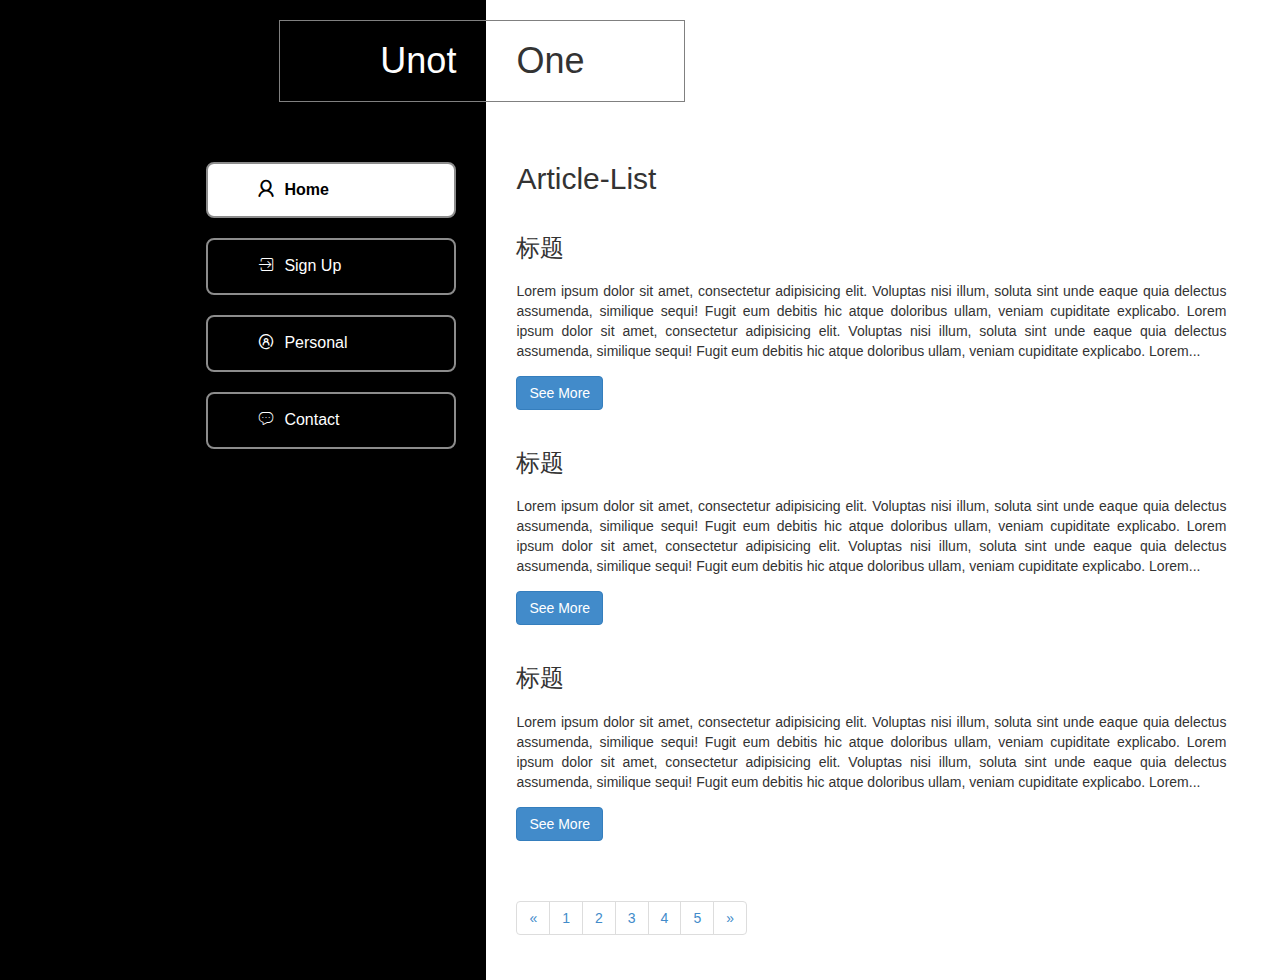
==== index.html @ 8043c92e "unot.one" ====
<!DOCTYPE html>
<head>
	<title>Unot</title>
	<meta name="keywords" content="" />
	<meta name="description" content="" />
	<meta charset="UTF-8">
	<meta name="viewport" content="width=device-width, initial-scale=1.0">
	<link rel="Shortcut Icon" href="./images/favicon.ico">
	<link rel="Bookmark" href="./images/favicon.ico">
	<link rel="stylesheet" href="dev/styles/index@dev.css">
</head>
<body>
	<div class="common-logo visible-xs-block">
		<div class="col-lg-6 col-md-6 col-sm-6 col-xs-12 black-bg logo-left-container">
			<h1 class="logo-left">Unot</h1>
		</div>
		<div class="col-lg-6 col-md-6 col-sm-6 col-xs-12 white-bg logo-right-container">
			<h1 class="logo-right">One</h1>
		</div>			
	</div>
	<div class="common-container">
		<div class="col-lg-6 col-md-6 col-sm-6 col-xs-12 black-bg left-container">
			<h1 class="logo-left hidden-xs margin-bottom-60">Unot</h1>			
			<div class="tm-left-inner-container">
				<ul class="nav nav-stacked common-nav">
				  <li><a href="index.html" class="active"><i class="iconfont icon-yonghu"></i>Home</a></li>
				  <li><a href="sign.html"><i class="iconfont icon-denglu"></i>Sign Up</a></li>
				  <li><a href="personal.html"><i class="iconfont icon-gerenxinxi"></i>Personal</a></li>
				  <li><a href="contact.html"><i class="iconfont icon-lianxi"></i>Contact</a></li>
				</ul>
			</div>
		</div>
		<!-- left section end-->
		
		<div class="col-lg-6 col-md-6 col-sm-6 col-xs-12 white-bg right-container">
			<h1 class="logo-right hidden-xs margin-bottom-60">One</h1>
			<!-- 详情 -->
			<div class="tm-right-inner-container Article-Detail">
				<h1 class="common-header">Article-Detail</h1>
				<article>
					<h2>标题</h2>
					<p>	
					Lorem ipsum dolor sit amet, consectetur adipisicing elit. Voluptas nisi illum, soluta sint unde eaque quia delectus assumenda, similique sequi! Fugit eum debitis hic atque doloribus ullam, veniam cupiditate explicabo.
					Lorem ipsum dolor sit amet, consectetur adipisicing elit. Voluptas nisi illum, soluta sint unde eaque quia delectus assumenda, similique sequi! Fugit eum debitis hic atque doloribus ullam, veniam cupiditate explicabo.
					Lorem ipsum dolor sit amet, consectetur adipisicing elit. Voluptas nisi illum, soluta sint unde eaque quia delectus assumenda, similique sequi! Fugit eum debitis hic atque doloribus ullam, veniam cupiditate explicabo.
					Lorem ipsum dolor sit amet, consectetur adipisicing elit. Voluptas nisi illum, soluta sint unde eaque quia delectus assumenda, similique sequi! Fugit eum debitis hic atque doloribus ullam, veniam cupiditate explicabo.
					</p>
					<span class="collect">
						<span><i class="iconfont icon-shoucang"></i>收藏</span>
						<a href="##" class="btn btn-primary back-btn">Back</a>
					</span>
					
				</article>
				<footer>
				</footer>
			</div>
			<!-- 列表 -->
			<div class="tm-right-inner-container Article-List">
				<h1 class="common-header">Article-List</h1>
				<article>
					<h2>标题</h2>
					<p class="ellipsis dot-ellipsis dot-height-84">
					Lorem ipsum dolor sit amet, consectetur adipisicing elit. Voluptas nisi illum, soluta sint unde eaque quia delectus assumenda, similique sequi! Fugit eum debitis hic atque doloribus ullam, veniam cupiditate explicabo.
					Lorem ipsum dolor sit amet, consectetur adipisicing elit. Voluptas nisi illum, soluta sint unde eaque quia delectus assumenda, similique sequi! Fugit eum debitis hic atque doloribus ullam, veniam cupiditate explicabo.
					Lorem ipsum dolor sit amet, consectetur adipisicing elit. Voluptas nisi illum, soluta sint unde eaque quia delectus assumenda, similique sequi! Fugit eum debitis hic atque doloribus ullam, veniam cupiditate explicabo.
					Lorem ipsum dolor sit amet, consectetur adipisicing elit. Voluptas nisi illum, soluta sint unde eaque quia delectus assumenda, similique sequi! Fugit eum debitis hic atque doloribus ullam, veniam cupiditate explicabo.
					</p>
					<a href="##" class="btn btn-primary more-btn">See More</a>
				</article>
				<article>
					<h2>标题</h2>
					<p class="ellipsis dot-ellipsis dot-height-84">
					Lorem ipsum dolor sit amet, consectetur adipisicing elit. Voluptas nisi illum, soluta sint unde eaque quia delectus assumenda, similique sequi! Fugit eum debitis hic atque doloribus ullam, veniam cupiditate explicabo.
					Lorem ipsum dolor sit amet, consectetur adipisicing elit. Voluptas nisi illum, soluta sint unde eaque quia delectus assumenda, similique sequi! Fugit eum debitis hic atque doloribus ullam, veniam cupiditate explicabo.
					Lorem ipsum dolor sit amet, consectetur adipisicing elit. Voluptas nisi illum, soluta sint unde eaque quia delectus assumenda, similique sequi! Fugit eum debitis hic atque doloribus ullam, veniam cupiditate explicabo.
					Lorem ipsum dolor sit amet, consectetur adipisicing elit. Voluptas nisi illum, soluta sint unde eaque quia delectus assumenda, similique sequi! Fugit eum debitis hic atque doloribus ullam, veniam cupiditate explicabo.
					</p>
					<a href="##" class="btn btn-primary more-btn">See More</a>
				</article>
				<article>
					<h2>标题</h2>
					<p class="ellipsis dot-ellipsis dot-height-84">
					Lorem ipsum dolor sit amet, consectetur adipisicing elit. Voluptas nisi illum, soluta sint unde eaque quia delectus assumenda, similique sequi! Fugit eum debitis hic atque doloribus ullam, veniam cupiditate explicabo.
					Lorem ipsum dolor sit amet, consectetur adipisicing elit. Voluptas nisi illum, soluta sint unde eaque quia delectus assumenda, similique sequi! Fugit eum debitis hic atque doloribus ullam, veniam cupiditate explicabo.
					Lorem ipsum dolor sit amet, consectetur adipisicing elit. Voluptas nisi illum, soluta sint unde eaque quia delectus assumenda, similique sequi! Fugit eum debitis hic atque doloribus ullam, veniam cupiditate explicabo.
					Lorem ipsum dolor sit amet, consectetur adipisicing elit. Voluptas nisi illum, soluta sint unde eaque quia delectus assumenda, similique sequi! Fugit eum debitis hic atque doloribus ullam, veniam cupiditate explicabo.
					</p>
					<a href="##" class="btn btn-primary more-btn">See More</a>
				</article>
				<footer>
					<!-- 分页 -->
					<nav aria-label="Page navigation">
						<ul class="pagination default">
							<li>
								<a href="#" aria-label="Previous">
									<span aria-hidden="true">&laquo;</span>
								</a>
							</li>
							<li><a href="#">1</a></li>
							<li><a href="#">2</a></li>
							<li><a href="#">3</a></li>
							<li><a href="#">4</a></li>
							<li><a href="#">5</a></li>
							<li>
								<a href="#" aria-label="Next">
									<span aria-hidden="true">&raquo;</span>
								</a>
							</li>
						</ul>
					</nav>
				</footer>
			</div>	
		</div>
		<!-- right section end-->
	</div>
	<script src="dev/scripts/index@dev.js"></script>
</body>
</html>
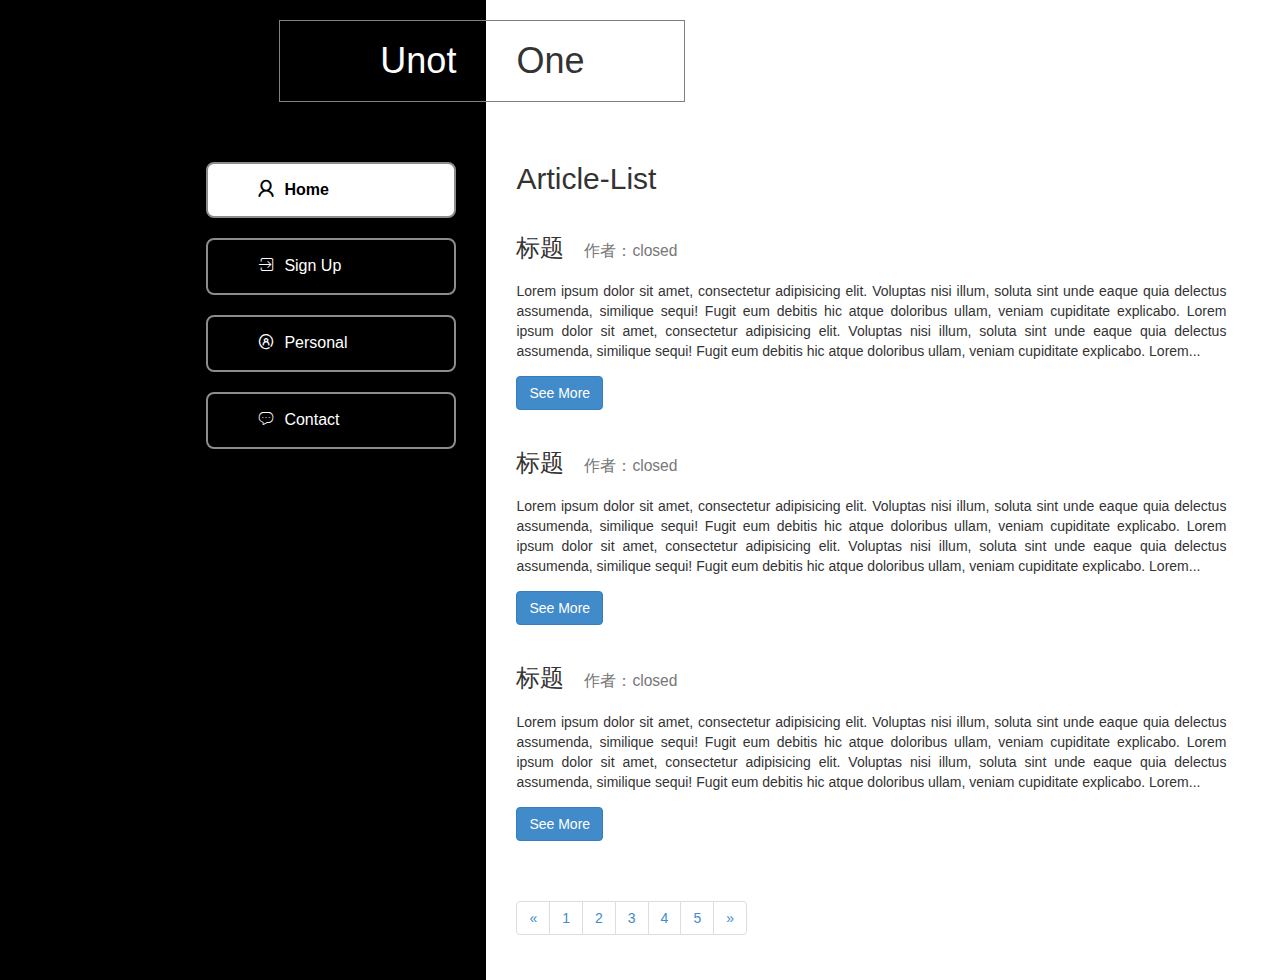
==== commit fa396619: "20170608" ====
--- a/index.html
+++ b/index.html
@@ -38,7 +38,7 @@
 			<div class="tm-right-inner-container Article-Detail">
 				<h1 class="common-header">Article-Detail</h1>
 				<article>
-					<h2>标题</h2>
+					<h2>标题<small>作者：closed</small></h2>
 					<p>	
 					Lorem ipsum dolor sit amet, consectetur adipisicing elit. Voluptas nisi illum, soluta sint unde eaque quia delectus assumenda, similique sequi! Fugit eum debitis hic atque doloribus ullam, veniam cupiditate explicabo.
 					Lorem ipsum dolor sit amet, consectetur adipisicing elit. Voluptas nisi illum, soluta sint unde eaque quia delectus assumenda, similique sequi! Fugit eum debitis hic atque doloribus ullam, veniam cupiditate explicabo.
@@ -58,7 +58,7 @@
 			<div class="tm-right-inner-container Article-List">
 				<h1 class="common-header">Article-List</h1>
 				<article>
-					<h2>标题</h2>
+					<h2>标题<small>作者：closed</small></h2>
 					<p class="ellipsis dot-ellipsis dot-height-84">
 					Lorem ipsum dolor sit amet, consectetur adipisicing elit. Voluptas nisi illum, soluta sint unde eaque quia delectus assumenda, similique sequi! Fugit eum debitis hic atque doloribus ullam, veniam cupiditate explicabo.
 					Lorem ipsum dolor sit amet, consectetur adipisicing elit. Voluptas nisi illum, soluta sint unde eaque quia delectus assumenda, similique sequi! Fugit eum debitis hic atque doloribus ullam, veniam cupiditate explicabo.
@@ -68,7 +68,7 @@
 					<a href="##" class="btn btn-primary more-btn">See More</a>
 				</article>
 				<article>
-					<h2>标题</h2>
+					<h2>标题<small>作者：closed</small></h2>
 					<p class="ellipsis dot-ellipsis dot-height-84">
 					Lorem ipsum dolor sit amet, consectetur adipisicing elit. Voluptas nisi illum, soluta sint unde eaque quia delectus assumenda, similique sequi! Fugit eum debitis hic atque doloribus ullam, veniam cupiditate explicabo.
 					Lorem ipsum dolor sit amet, consectetur adipisicing elit. Voluptas nisi illum, soluta sint unde eaque quia delectus assumenda, similique sequi! Fugit eum debitis hic atque doloribus ullam, veniam cupiditate explicabo.
@@ -78,7 +78,7 @@
 					<a href="##" class="btn btn-primary more-btn">See More</a>
 				</article>
 				<article>
-					<h2>标题</h2>
+					<h2>标题<small>作者：closed</small></h2>
 					<p class="ellipsis dot-ellipsis dot-height-84">
 					Lorem ipsum dolor sit amet, consectetur adipisicing elit. Voluptas nisi illum, soluta sint unde eaque quia delectus assumenda, similique sequi! Fugit eum debitis hic atque doloribus ullam, veniam cupiditate explicabo.
 					Lorem ipsum dolor sit amet, consectetur adipisicing elit. Voluptas nisi illum, soluta sint unde eaque quia delectus assumenda, similique sequi! Fugit eum debitis hic atque doloribus ullam, veniam cupiditate explicabo.
